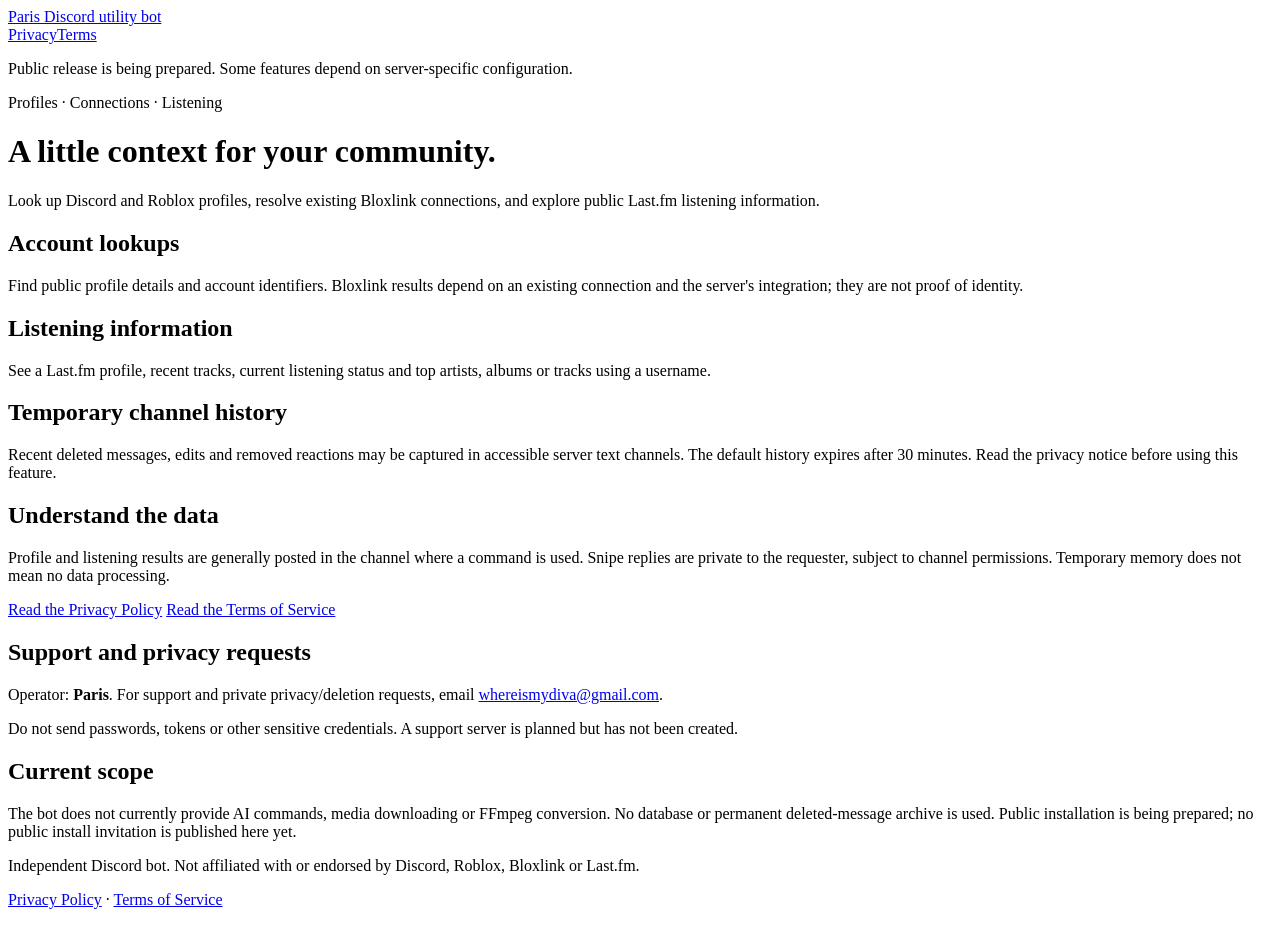
==== index.html @ fd7bd6c2 "Create index.html for Paris Discord bot information This HTML file provides information about the Pa" ====
<!doctype html>
<html lang="en"><head><meta charset="utf-8"><meta name="viewport" content="width=device-width,initial-scale=1"><title>Paris — Bot information</title><meta name="description" content="Information, privacy practices and terms for the Paris Discord bot."><link rel="stylesheet" href="styles.css"></head>
<body><header><a class="brand" href="index.html">Paris <span>Discord utility bot</span></a><nav aria-label="Main"><a href="privacy.html">Privacy</a><a href="terms.html">Terms</a></nav></header>
<main><p class="notice">Public release is being prepared. Some features depend on server-specific configuration.</p><p class="eyebrow">Profiles · Connections · Listening</p><h1>A little context for your community.</h1><p class="lead">Look up Discord and Roblox profiles, resolve existing Bloxlink connections, and explore public Last.fm listening information.</p>
<section class="cards"><article><h2>Account lookups</h2><p>Find public profile details and account identifiers. Bloxlink results depend on an existing connection and the server's integration; they are not proof of identity.</p></article><article><h2>Listening information</h2><p>See a Last.fm profile, recent tracks, current listening status and top artists, albums or tracks using a username.</p></article><article><h2>Temporary channel history</h2><p>Recent deleted messages, edits and removed reactions may be captured in accessible server text channels. The default history expires after 30 minutes. Read the privacy notice before using this feature.</p></article></section>
<section><h2>Understand the data</h2><p>Profile and listening results are generally posted in the channel where a command is used. Snipe replies are private to the requester, subject to channel permissions. Temporary memory does not mean no data processing.</p><p><a class="button" href="privacy.html">Read the Privacy Policy</a> <a href="terms.html">Read the Terms of Service</a></p></section>
<section><h2>Support and privacy requests</h2><p>Operator: <strong>Paris</strong>. For support and private privacy/deletion requests, email <a href="mailto:whereismydiva@gmail.com">whereismydiva@gmail.com</a>.</p><p>Do not send passwords, tokens or other sensitive credentials. A support server is planned but has not been created.</p></section>
<section><h2>Current scope</h2><p>The bot does not currently provide AI commands, media downloading or FFmpeg conversion. No database or permanent deleted-message archive is used. Public installation is being prepared; no public install invitation is published here yet.</p></section></main>
<footer><p>Independent Discord bot. Not affiliated with or endorsed by Discord, Roblox, Bloxlink or Last.fm.</p><p><a href="privacy.html">Privacy Policy</a> · <a href="terms.html">Terms of Service</a></p></footer></body></html>
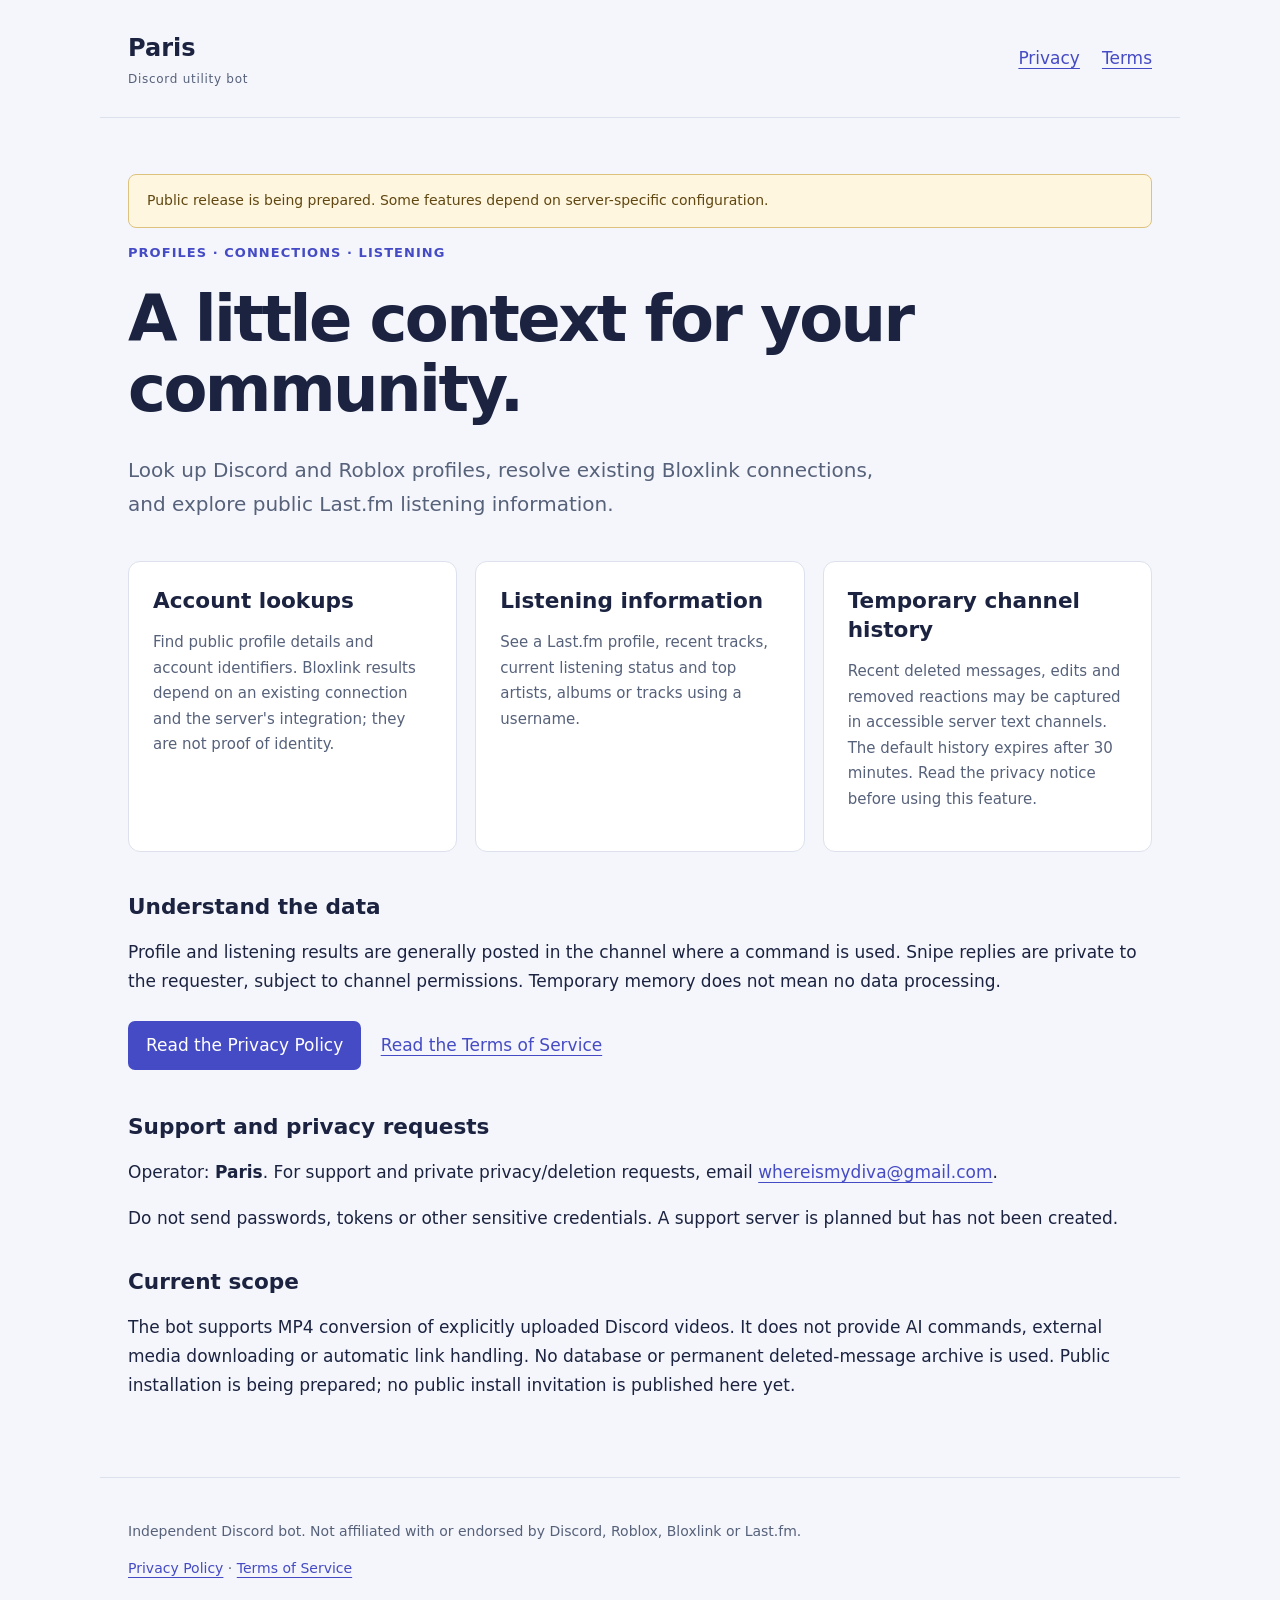
==== commit a8bdb63e: "Describe attachment-only MP4 processing and temporary-file retention" ====
--- a/index.html
+++ b/index.html
@@ -5,5 +5,5 @@
 <section class="cards"><article><h2>Account lookups</h2><p>Find public profile details and account identifiers. Bloxlink results depend on an existing connection and the server's integration; they are not proof of identity.</p></article><article><h2>Listening information</h2><p>See a Last.fm profile, recent tracks, current listening status and top artists, albums or tracks using a username.</p></article><article><h2>Temporary channel history</h2><p>Recent deleted messages, edits and removed reactions may be captured in accessible server text channels. The default history expires after 30 minutes. Read the privacy notice before using this feature.</p></article></section>
 <section><h2>Understand the data</h2><p>Profile and listening results are generally posted in the channel where a command is used. Snipe replies are private to the requester, subject to channel permissions. Temporary memory does not mean no data processing.</p><p><a class="button" href="privacy.html">Read the Privacy Policy</a> <a href="terms.html">Read the Terms of Service</a></p></section>
 <section><h2>Support and privacy requests</h2><p>Operator: <strong>Paris</strong>. For support and private privacy/deletion requests, email <a href="mailto:whereismydiva@gmail.com">whereismydiva@gmail.com</a>.</p><p>Do not send passwords, tokens or other sensitive credentials. A support server is planned but has not been created.</p></section>
-<section><h2>Current scope</h2><p>The bot does not currently provide AI commands, media downloading or FFmpeg conversion. No database or permanent deleted-message archive is used. Public installation is being prepared; no public install invitation is published here yet.</p></section></main>
+<section><h2>Current scope</h2><p>The bot supports MP4 conversion of explicitly uploaded Discord videos. It does not provide AI commands, external media downloading or automatic link handling. No database or permanent deleted-message archive is used. Public installation is being prepared; no public install invitation is published here yet.</p></section></main>
 <footer><p>Independent Discord bot. Not affiliated with or endorsed by Discord, Roblox, Bloxlink or Last.fm.</p><p><a href="privacy.html">Privacy Policy</a> · <a href="terms.html">Terms of Service</a></p></footer></body></html>
--- a/styles.css
+++ b/styles.css
@@ -0,0 +1 @@
+:root{color-scheme:light;--ink:#1b2340;--muted:#56617a;--accent:#454bc4;--line:#dce1ed;--paper:#fff;--bg:#f5f6fb}*{box-sizing:border-box}body{margin:0;background:var(--bg);color:var(--ink);font:17px/1.7 system-ui,-apple-system,BlinkMacSystemFont,"Segoe UI",sans-serif}header,main,footer{max-width:1080px;margin:auto;padding:28px}header{display:flex;justify-content:space-between;align-items:center;gap:24px;border-bottom:1px solid var(--line)}a{color:var(--accent);text-underline-offset:4px}a:hover{text-decoration-thickness:2px}a:focus-visible{outline:3px solid var(--accent);outline-offset:5px}.brand{font-size:24px;font-weight:750;text-decoration:none;color:var(--ink)}.brand span{display:block;font-size:12px;font-weight:500;color:var(--muted);letter-spacing:.06em}nav{display:flex;gap:22px}nav a[aria-current]{font-weight:750}main{padding-top:42px;padding-bottom:60px}h1{font-size:clamp(2.25rem,6vw,4rem);line-height:1.1;letter-spacing:-.04em;max-width:850px;margin:20px 0 28px}h2{font-size:1.35rem;line-height:1.35;margin:34px 0 12px}.lead{font-size:1.25rem;color:var(--muted);max-width:770px}.eyebrow{font-weight:650;font-size:13px;letter-spacing:.08em;text-transform:uppercase;color:var(--accent)}.notice{padding:14px 18px;border:1px solid #ddc27e;background:#fff6df;border-radius:8px;font-size:14px;color:#604711}.cards{display:grid;grid-template-columns:repeat(3,minmax(0,1fr));gap:18px;margin:40px 0}.cards article{padding:24px;background:var(--paper);border:1px solid var(--line);border-radius:12px}.cards h2{margin-top:0}.cards p{font-size:15px;color:var(--muted)}.button{display:inline-block;border-radius:7px;background:var(--accent);color:white;padding:10px 18px;margin:8px 14px 8px 0;text-decoration:none}.document{max-width:880px}.document h1{font-size:clamp(2rem,5vw,3.3rem)}li{margin:12px 0}.table-wrap{overflow:auto}table{width:100%;border-collapse:collapse;background:white;font-size:15px}caption{text-align:left;color:var(--muted);padding:8px 0}th,td{padding:15px;text-align:left;vertical-align:top;border:1px solid var(--line)}th{background:#e9ecf8}td:first-child{min-width:145px}code{font-size:.9em;background:#e8eaf3;padding:2px 5px;border-radius:4px}footer{font-size:14px;color:var(--muted);border-top:1px solid var(--line)}@media(max-width:680px){header,main,footer{padding:22px}header{align-items:flex-start}nav{gap:14px;font-size:15px}.cards{grid-template-columns:1fr}.lead{font-size:1.1rem}.brand{font-size:21px}.brand span{font-size:10px}h1{margin-top:18px}th,td{padding:11px}ul{padding-left:22px}}@media(prefers-reduced-motion:reduce){*{scroll-behavior:auto}}
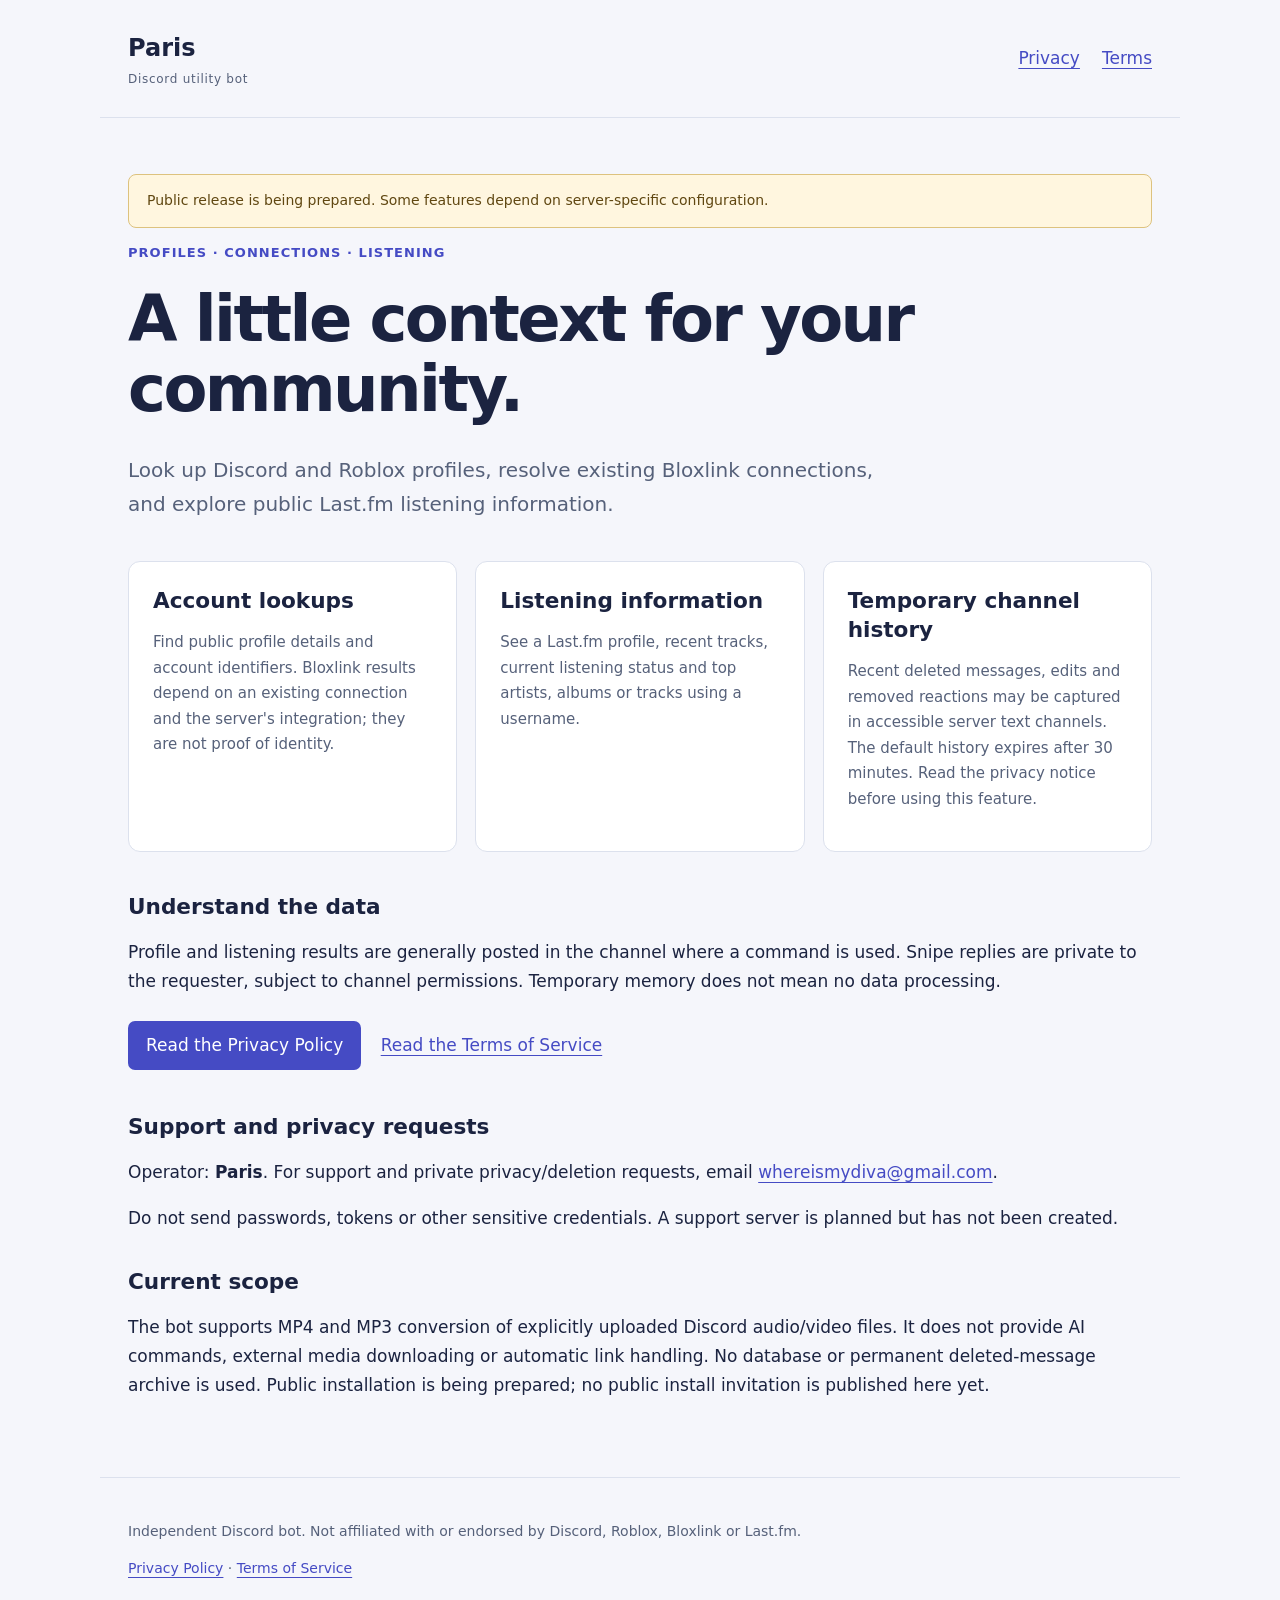
==== commit 27957d91: "Describe attachment MP3 conversion and retained text tags" ====
--- a/index.html
+++ b/index.html
@@ -5,5 +5,5 @@
 <section class="cards"><article><h2>Account lookups</h2><p>Find public profile details and account identifiers. Bloxlink results depend on an existing connection and the server's integration; they are not proof of identity.</p></article><article><h2>Listening information</h2><p>See a Last.fm profile, recent tracks, current listening status and top artists, albums or tracks using a username.</p></article><article><h2>Temporary channel history</h2><p>Recent deleted messages, edits and removed reactions may be captured in accessible server text channels. The default history expires after 30 minutes. Read the privacy notice before using this feature.</p></article></section>
 <section><h2>Understand the data</h2><p>Profile and listening results are generally posted in the channel where a command is used. Snipe replies are private to the requester, subject to channel permissions. Temporary memory does not mean no data processing.</p><p><a class="button" href="privacy.html">Read the Privacy Policy</a> <a href="terms.html">Read the Terms of Service</a></p></section>
 <section><h2>Support and privacy requests</h2><p>Operator: <strong>Paris</strong>. For support and private privacy/deletion requests, email <a href="mailto:whereismydiva@gmail.com">whereismydiva@gmail.com</a>.</p><p>Do not send passwords, tokens or other sensitive credentials. A support server is planned but has not been created.</p></section>
-<section><h2>Current scope</h2><p>The bot supports MP4 conversion of explicitly uploaded Discord videos. It does not provide AI commands, external media downloading or automatic link handling. No database or permanent deleted-message archive is used. Public installation is being prepared; no public install invitation is published here yet.</p></section></main>
+<section><h2>Current scope</h2><p>The bot supports MP4 and MP3 conversion of explicitly uploaded Discord audio/video files. It does not provide AI commands, external media downloading or automatic link handling. No database or permanent deleted-message archive is used. Public installation is being prepared; no public install invitation is published here yet.</p></section></main>
 <footer><p>Independent Discord bot. Not affiliated with or endorsed by Discord, Roblox, Bloxlink or Last.fm.</p><p><a href="privacy.html">Privacy Policy</a> · <a href="terms.html">Terms of Service</a></p></footer></body></html>
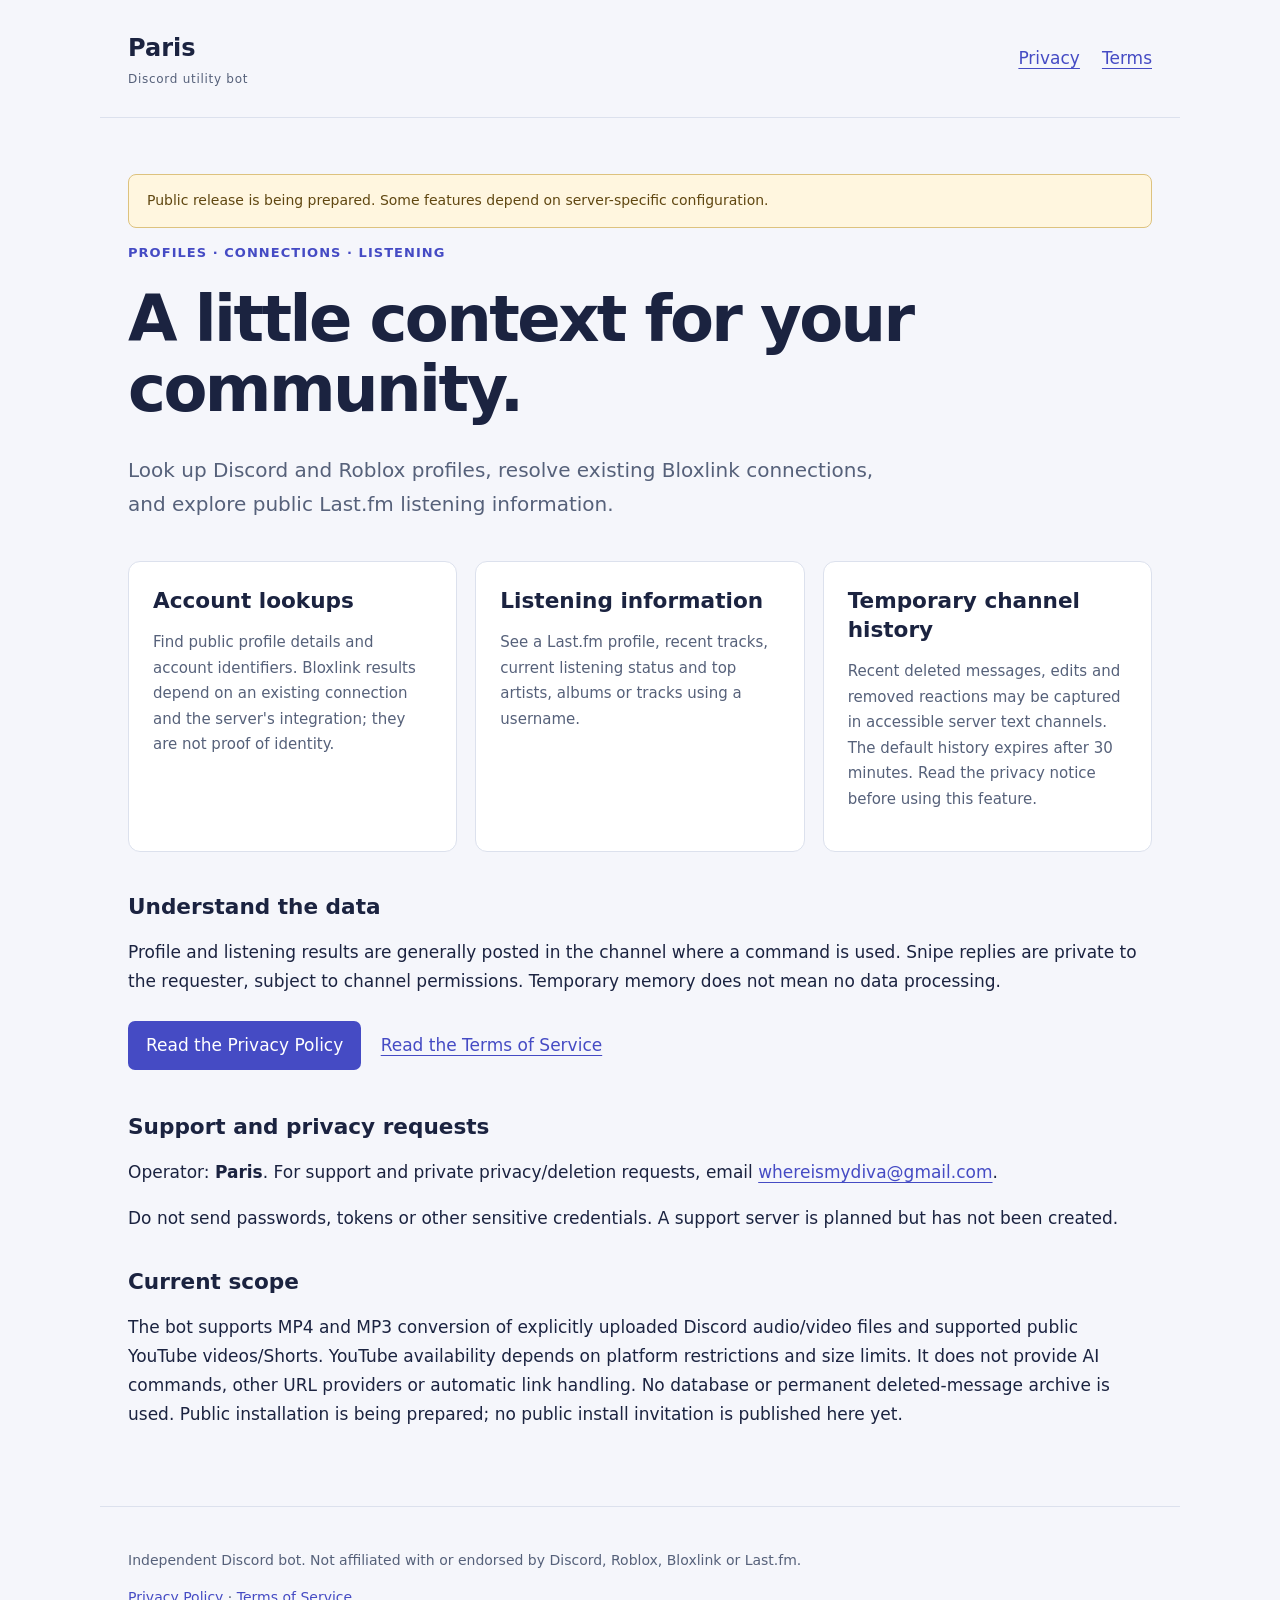
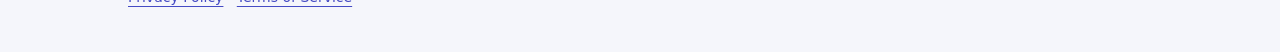
==== commit f18fb5ea: "Describe bounded public YouTube processing and limitations" ====
--- a/index.html
+++ b/index.html
@@ -5,5 +5,6 @@
 <section class="cards"><article><h2>Account lookups</h2><p>Find public profile details and account identifiers. Bloxlink results depend on an existing connection and the server's integration; they are not proof of identity.</p></article><article><h2>Listening information</h2><p>See a Last.fm profile, recent tracks, current listening status and top artists, albums or tracks using a username.</p></article><article><h2>Temporary channel history</h2><p>Recent deleted messages, edits and removed reactions may be captured in accessible server text channels. The default history expires after 30 minutes. Read the privacy notice before using this feature.</p></article></section>
 <section><h2>Understand the data</h2><p>Profile and listening results are generally posted in the channel where a command is used. Snipe replies are private to the requester, subject to channel permissions. Temporary memory does not mean no data processing.</p><p><a class="button" href="privacy.html">Read the Privacy Policy</a> <a href="terms.html">Read the Terms of Service</a></p></section>
 <section><h2>Support and privacy requests</h2><p>Operator: <strong>Paris</strong>. For support and private privacy/deletion requests, email <a href="mailto:whereismydiva@gmail.com">whereismydiva@gmail.com</a>.</p><p>Do not send passwords, tokens or other sensitive credentials. A support server is planned but has not been created.</p></section>
-<section><h2>Current scope</h2><p>The bot supports MP4 and MP3 conversion of explicitly uploaded Discord audio/video files. It does not provide AI commands, external media downloading or automatic link handling. No database or permanent deleted-message archive is used. Public installation is being prepared; no public install invitation is published here yet.</p></section></main>
+<section><h2>Current scope</h2><p>The bot supports MP4 and MP3 conversion of explicitly uploaded Discord audio/video files and supported public YouTube videos/Shorts. YouTube availability depends on platform restrictions and size limits. It does not provide AI commands, other URL providers or automatic link handling. No database or permanent deleted-message archive is used. Public installation is being prepared; no public install invitation is published here yet.</p></section></main>
 <footer><p>Independent Discord bot. Not affiliated with or endorsed by Discord, Roblox, Bloxlink or Last.fm.</p><p><a href="privacy.html">Privacy Policy</a> · <a href="terms.html">Terms of Service</a></p></footer></body></html>
+
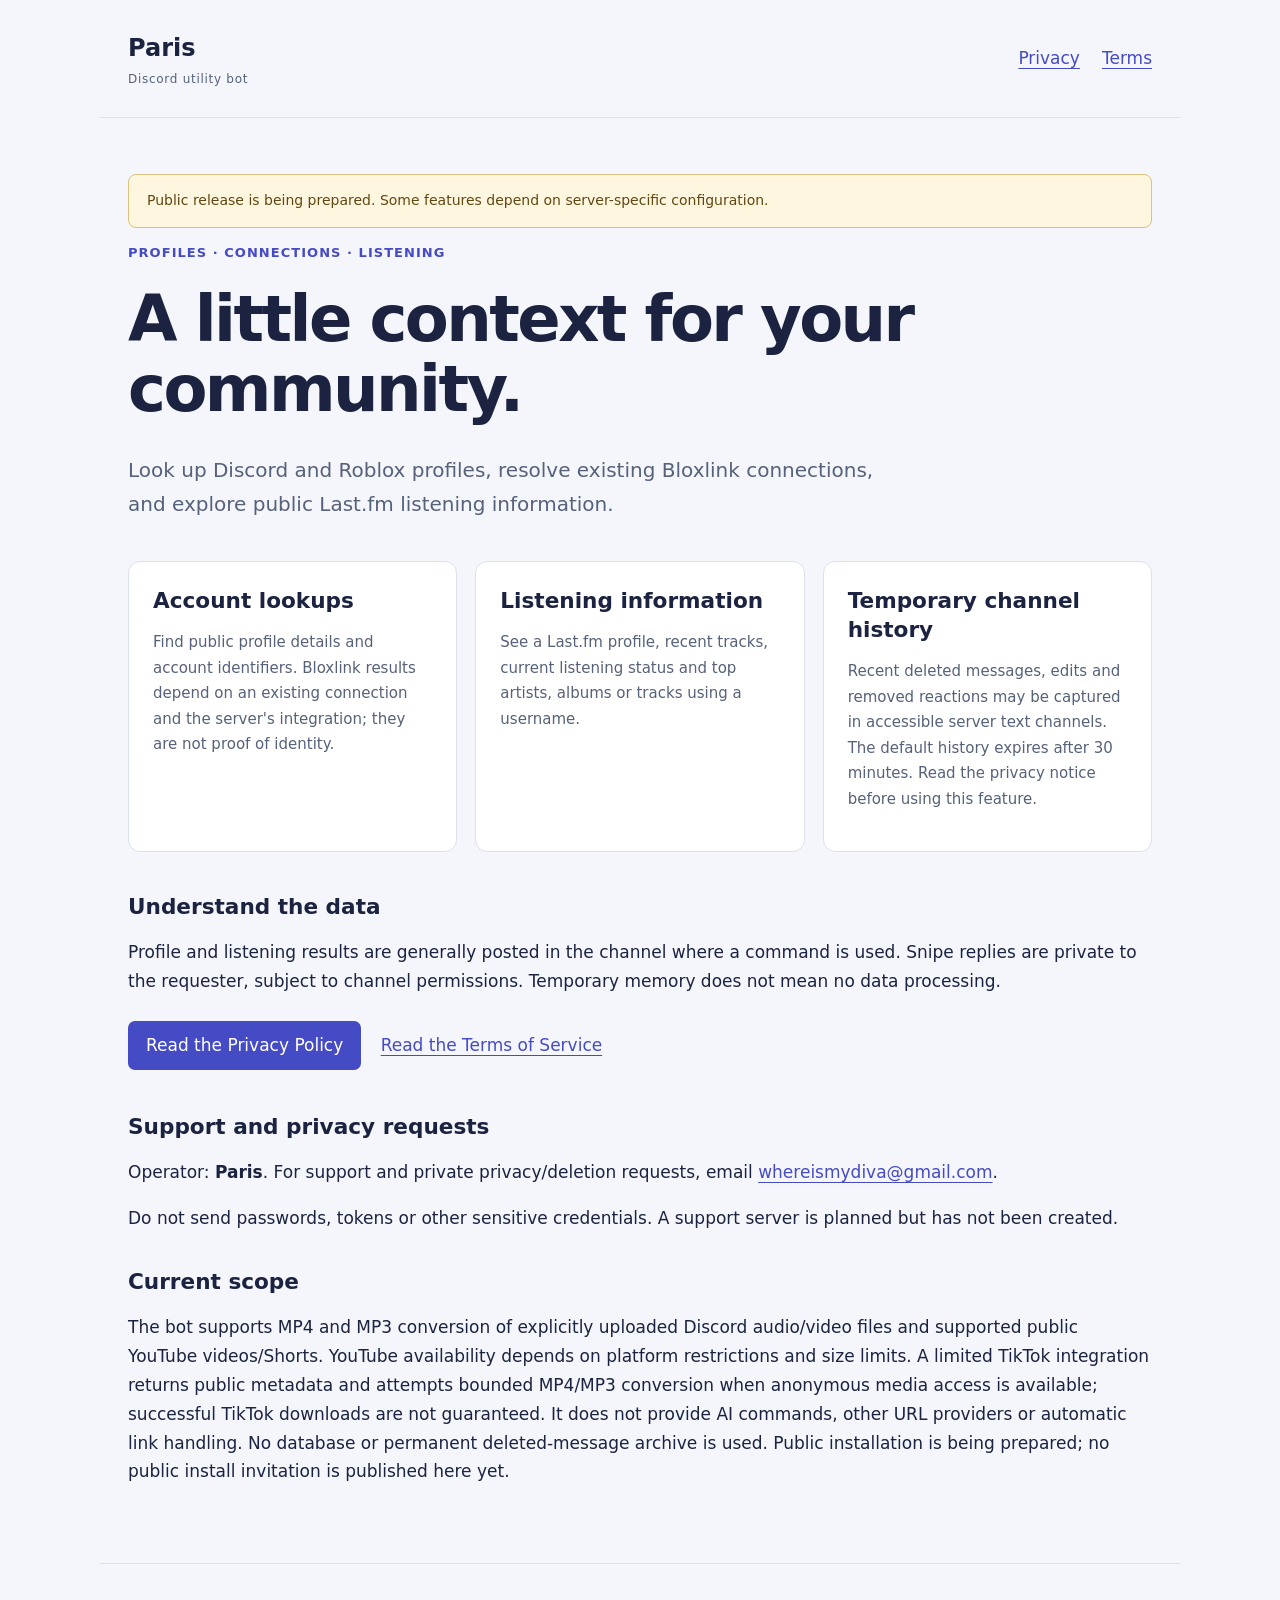
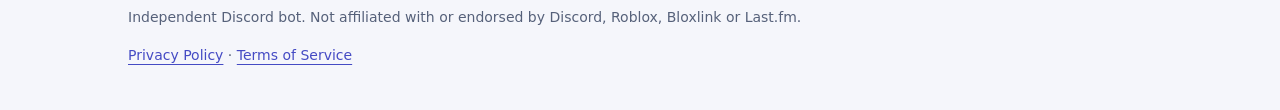
==== commit 37c5e8e5: "Document limited anonymous TikTok support" ====
--- a/index.html
+++ b/index.html
@@ -5,6 +5,7 @@
 <section class="cards"><article><h2>Account lookups</h2><p>Find public profile details and account identifiers. Bloxlink results depend on an existing connection and the server's integration; they are not proof of identity.</p></article><article><h2>Listening information</h2><p>See a Last.fm profile, recent tracks, current listening status and top artists, albums or tracks using a username.</p></article><article><h2>Temporary channel history</h2><p>Recent deleted messages, edits and removed reactions may be captured in accessible server text channels. The default history expires after 30 minutes. Read the privacy notice before using this feature.</p></article></section>
 <section><h2>Understand the data</h2><p>Profile and listening results are generally posted in the channel where a command is used. Snipe replies are private to the requester, subject to channel permissions. Temporary memory does not mean no data processing.</p><p><a class="button" href="privacy.html">Read the Privacy Policy</a> <a href="terms.html">Read the Terms of Service</a></p></section>
 <section><h2>Support and privacy requests</h2><p>Operator: <strong>Paris</strong>. For support and private privacy/deletion requests, email <a href="mailto:whereismydiva@gmail.com">whereismydiva@gmail.com</a>.</p><p>Do not send passwords, tokens or other sensitive credentials. A support server is planned but has not been created.</p></section>
-<section><h2>Current scope</h2><p>The bot supports MP4 and MP3 conversion of explicitly uploaded Discord audio/video files and supported public YouTube videos/Shorts. YouTube availability depends on platform restrictions and size limits. It does not provide AI commands, other URL providers or automatic link handling. No database or permanent deleted-message archive is used. Public installation is being prepared; no public install invitation is published here yet.</p></section></main>
+<section><h2>Current scope</h2><p>The bot supports MP4 and MP3 conversion of explicitly uploaded Discord audio/video files and supported public YouTube videos/Shorts. YouTube availability depends on platform restrictions and size limits. A limited TikTok integration returns public metadata and attempts bounded MP4/MP3 conversion when anonymous media access is available; successful TikTok downloads are not guaranteed. It does not provide AI commands, other URL providers or automatic link handling. No database or permanent deleted-message archive is used. Public installation is being prepared; no public install invitation is published here yet.</p></section></main>
 <footer><p>Independent Discord bot. Not affiliated with or endorsed by Discord, Roblox, Bloxlink or Last.fm.</p><p><a href="privacy.html">Privacy Policy</a> · <a href="terms.html">Terms of Service</a></p></footer></body></html>
 
+
